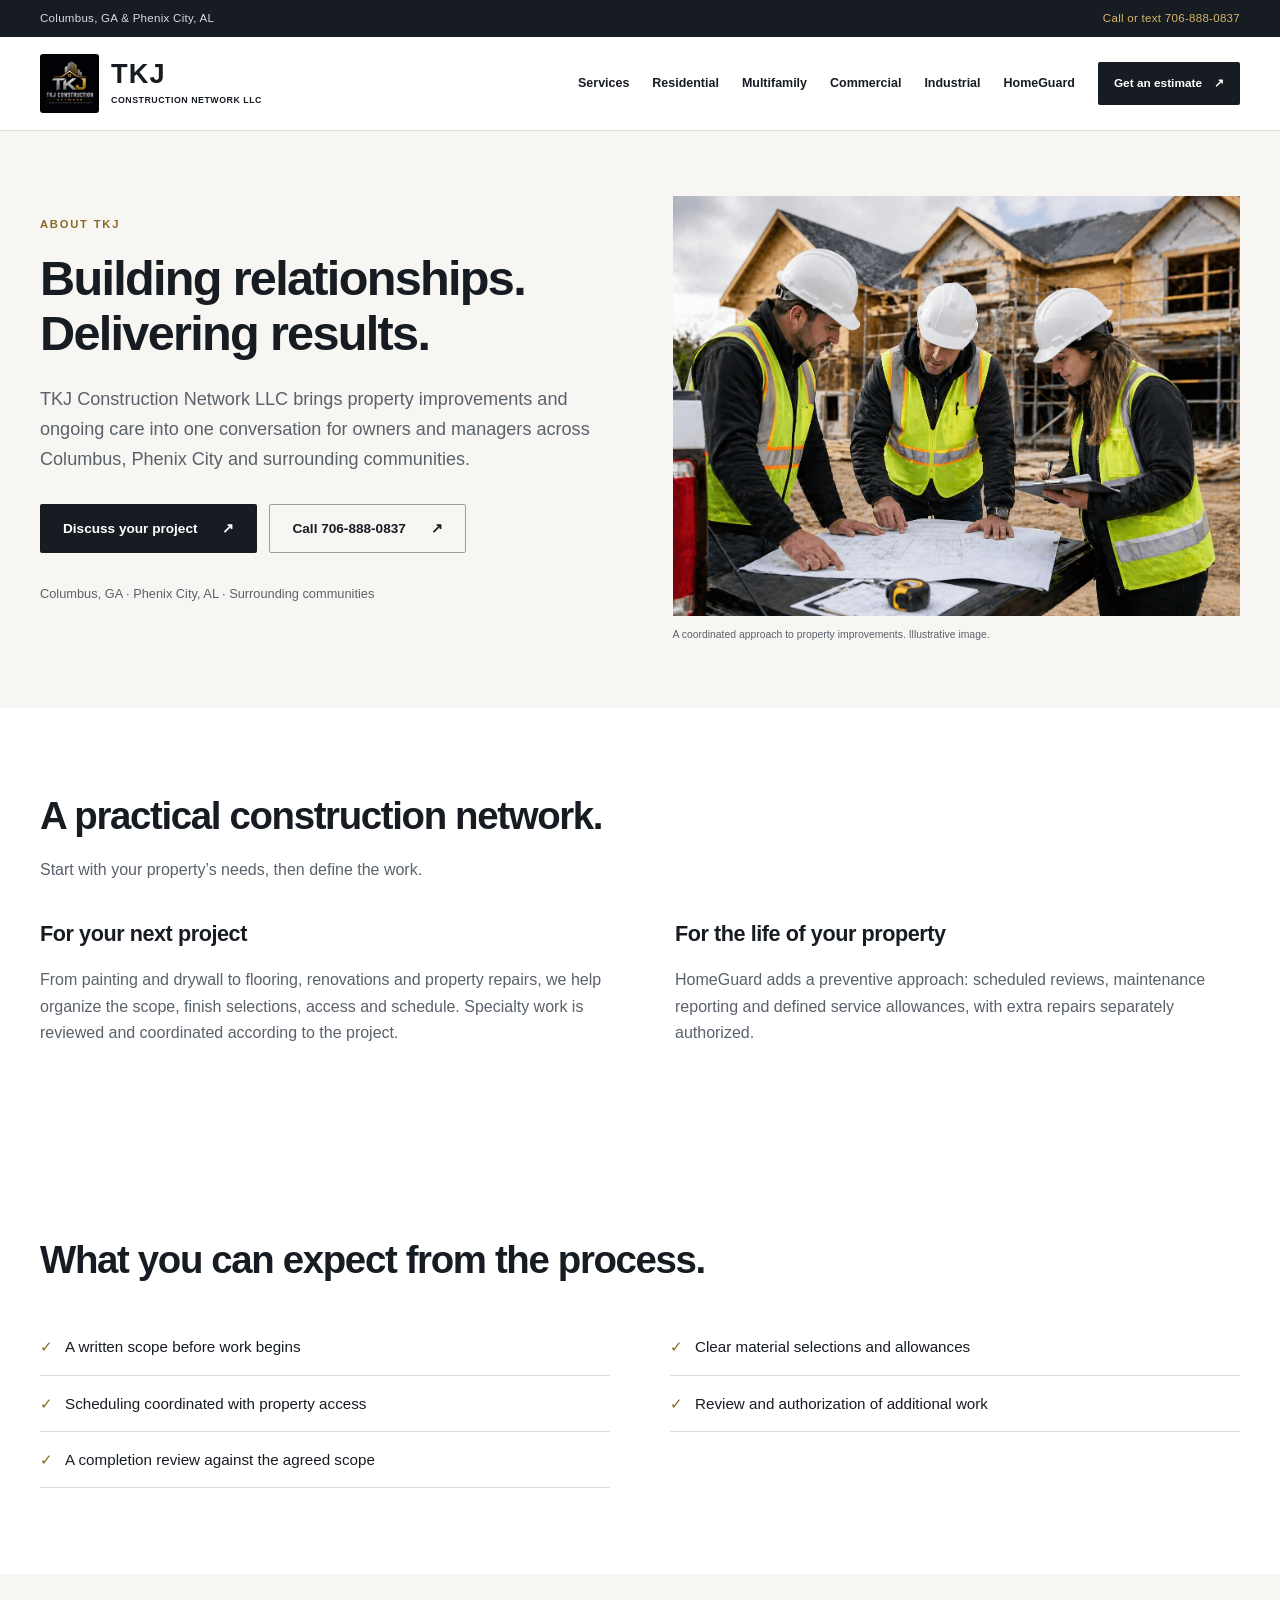
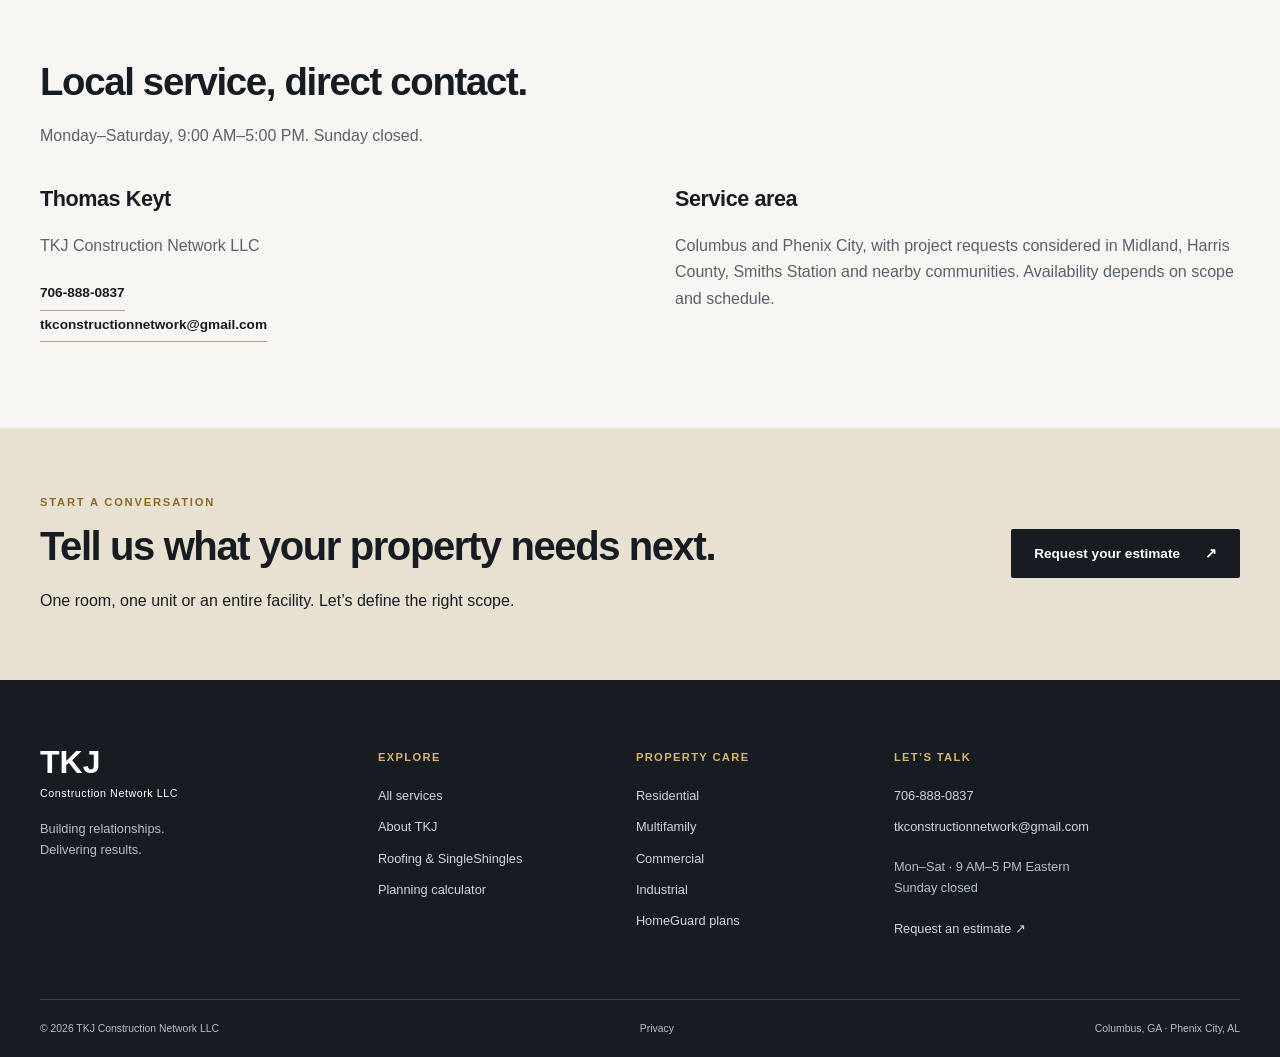
==== about.html @ 6b498e86 "Rebuild TKJ website with four property markets and dedicated HomeGuard plans Add responsive service " ====
<!doctype html>
<html lang="en"><head><meta charset="utf-8"><meta name="viewport" content="width=device-width, initial-scale=1"><title>About TKJ Construction Network LLC | Columbus GA &amp; Phenix City AL</title><meta name="description" content="Meet TKJ Construction Network LLC, serving homeowners, property managers, businesses and industrial properties in Columbus GA and Phenix City AL."><link rel="canonical" href="https://www.tkjconstructionnetwork.com/about"><meta name="theme-color" content="#171c22"><meta name="msvalidate.01" content="0230E984B5439D878F1755738416975E" /><meta property="og:type" content="website"><meta property="og:title" content="About TKJ Construction Network LLC | Columbus GA &amp; Phenix City AL"><meta property="og:description" content="Meet TKJ Construction Network LLC, serving homeowners, property managers, businesses and industrial properties in Columbus GA and Phenix City AL."><meta property="og:url" content="https://www.tkjconstructionnetwork.com/about"><meta property="og:image" content="https://www.tkjconstructionnetwork.com/assets/interior.webp"><meta name="twitter:card" content="summary_large_image"><link rel="icon" href="/assets/favicon.png"><link rel="manifest" href="/manifest.json"><link rel="stylesheet" href="/styles.css?v=20261105"><script type="application/ld+json">{"@context": "https://schema.org", "@type": "HomeAndConstructionBusiness", "@id": "https://www.tkjconstructionnetwork.com/#business", "name": "TKJ Construction Network LLC", "url": "https://www.tkjconstructionnetwork.com", "telephone": "+1-706-888-0837", "email": "tkconstructionnetwork@gmail.com", "logo": "https://www.tkjconstructionnetwork.com/assets/logo.png", "areaServed": ["Columbus, GA", "Phenix City, AL", "Midland, GA", "Harris County, GA", "Smiths Station, AL"], "openingHoursSpecification": [{"@type": "OpeningHoursSpecification", "dayOfWeek": ["Monday", "Tuesday", "Wednesday", "Thursday", "Friday", "Saturday"], "opens": "09:00", "closes": "17:00"}], "sameAs": ["https://www.yelp.com/biz/tkj-construction-network-columbus-2"]}</script><script src="/script.js?v=20261105" defer></script></head><body><a class="skip-link" href="#main">Skip to content</a><div class="topbar"><div class="container"><span>Columbus, GA &amp; Phenix City, AL</span><a href="tel:+17068880837">Call or text 706-888-0837</a></div></div><header class="site-header"><div class="container header-inner"><a class="brand" href="/" aria-label="TKJ Construction Network home"><img src="/assets/logo.png" width="64" height="64" alt=""><span><strong>TKJ</strong><small>CONSTRUCTION NETWORK LLC</small></span></a><button class="menu-toggle" aria-expanded="false" aria-controls="main-nav">Menu <span aria-hidden="true">☰</span></button><nav id="main-nav" aria-label="Main navigation"><a href="/services" >Services</a><a href="/residential" >Residential</a><a href="/multifamily" >Multifamily</a><a href="/commercial" >Commercial</a><a href="/industrial" >Industrial</a><a href="/homeguard" >HomeGuard</a><a class="button nav-cta" href="/contact">Get an estimate<span aria-hidden="true">↗</span></a></nav></div></header><main id="main"><section class="page-hero"><div class="container split"><div><p class="eyebrow">About TKJ</p><h1>Building relationships.<br>Delivering results.</h1><p class="lede">TKJ Construction Network LLC brings property improvements and ongoing care into one conversation for owners and managers across Columbus, Phenix City and surrounding communities.</p><div class="actions"><a class="button primary" href="/contact">Discuss your project<span aria-hidden="true">↗</span></a><a class="button outline" href="tel:+17068880837">Call 706-888-0837<span aria-hidden="true">↗</span></a></div><p class="small">Columbus, GA · Phenix City, AL · Surrounding communities</p></div><figure class="hero-image"><img class="" src="/assets/construction-team.webp" alt="A coordinated approach to property improvements." width="1536" height="1024" loading="eager" decoding="async"><figcaption>A coordinated approach to property improvements. Illustrative image.</figcaption></figure></div></section><section class="section "><div class="container"><div class="section-intro"><h2>A practical construction network.</h2><p>Start with your property’s needs, then define the work.</p></div><div class="two-column"><div><h3>For your next project</h3><p>From painting and drywall to flooring, renovations and property repairs, we help organize the scope, finish selections, access and schedule. Specialty work is reviewed and coordinated according to the project.</p></div><div><h3>For the life of your property</h3><p>HomeGuard adds a preventive approach: scheduled reviews, maintenance reporting and defined service allowances, with extra repairs separately authorized.</p></div></div></div></section><section class="section "><div class="container"><div class="section-intro"><h2>What you can expect from the process.</h2></div><ul class="check-list"><li>A written scope before work begins</li><li>Clear material selections and allowances</li><li>Scheduling coordinated with property access</li><li>Review and authorization of additional work</li><li>A completion review against the agreed scope</li></ul></div></section><section class="section cream"><div class="container"><div class="section-intro"><h2>Local service, direct contact.</h2><p>Monday–Saturday, 9:00 AM–5:00 PM. Sunday closed.</p></div><div class="two-column"><div><h3>Thomas Keyt</h3><p>TKJ Construction Network LLC</p><a class="text-link" href="tel:+17068880837">706-888-0837</a><br><a class="text-link" href="mailto:tkconstructionnetwork@gmail.com">tkconstructionnetwork@gmail.com</a></div><div><h3>Service area</h3><p>Columbus and Phenix City, with project requests considered in Midland, Harris County, Smiths Station and nearby communities. Availability depends on scope and schedule.</p></div></div></div></section><section class="cta-band" id="contact"><div class="container"><div><p class="eyebrow">Start a conversation</p><h2>Tell us what your property needs next.</h2><p>One room, one unit or an entire facility. Let’s define the right scope.</p></div><a class="button light" href="/contact">Request your estimate<span aria-hidden="true">↗</span></a></div></section></main><footer class="site-footer"><div class="container"><div class="footer-top"><div><a class="footer-brand" href="/">TKJ<span>Construction Network LLC</span></a><p>Building relationships.<br>Delivering results.</p></div><div><h2>Explore</h2><a href="/services">All services</a><a href="/about">About TKJ</a><a href="/roofing">Roofing &amp; SingleShingles</a><a href="/estimate-calculator">Planning calculator</a></div><div><h2>Property care</h2><a href="/residential">Residential</a><a href="/multifamily">Multifamily</a><a href="/commercial">Commercial</a><a href="/industrial">Industrial</a><a href="/homeguard">HomeGuard plans</a></div><div><h2>Let’s talk</h2><a href="tel:+17068880837">706-888-0837</a><a href="mailto:tkconstructionnetwork@gmail.com">tkconstructionnetwork@gmail.com</a><p>Mon–Sat · 9 AM–5 PM Eastern<br>Sunday closed</p><a href="/contact">Request an estimate ↗</a></div></div><div class="footer-bottom"><span>© 2026 TKJ Construction Network LLC</span><a href="/privacy">Privacy</a><span>Columbus, GA · Phenix City, AL</span></div></div></footer><div class="mobile-actions"><a href="tel:+17068880837">Call TKJ</a><a href="/contact">Get an estimate ↗</a></div></body></html>
---- styles.css ----
:root{--ink:#171c22;--muted:#59616b;--cream:#f7f6f2;--gold:#d8b568;--line:#dcdedc;--navy:#202c38;--white:#fff;--max:1240px}*{box-sizing:border-box}html{scroll-behavior:smooth;scroll-padding-top:115px}body{margin:0;color:var(--ink);background:#fff;font-family:Arial,Helvetica,sans-serif;line-height:1.65;-webkit-font-smoothing:antialiased}a{color:inherit;text-decoration:none}a:hover{text-decoration:underline;text-underline-offset:5px}button,input,select,textarea{font:inherit}button,a,input,select,textarea,summary{touch-action:manipulation}button{cursor:pointer}img{display:block;width:100%;height:auto;object-fit:cover}figure{margin:0}h1,h2,h3,h4,p{margin-top:0}h1,h2,h3,h4{line-height:1.12;letter-spacing:-.035em}h1{font-size:clamp(2.6rem,4.7vw,4.5rem);font-weight:750;margin-bottom:25px}h2{font-size:clamp(2rem,3vw,2.9rem);font-weight:700;margin-bottom:20px}h3{font-size:1.35rem;letter-spacing:-.02em}h4{font-size:1.25rem}p{margin-bottom:20px}em{font-style:normal;color:#a27a30}.container{width:min(var(--max),calc(100% - 80px));margin-inline:auto}.narrow{max-width:840px}.section{padding:86px 0}.cream{background:var(--cream)}.eyebrow{font-size:.7rem;letter-spacing:.16em;text-transform:uppercase;font-weight:700;margin-bottom:18px;color:#8c6824}.lede{font-size:1.13rem;line-height:1.65;color:var(--muted);max-width:640px}.small,.fineprint,figcaption{font-size:.8rem;line-height:1.65;color:var(--muted)}.fineprint{margin-top:26px}.topbar{background:var(--ink);color:#d9dce0;font-size:.72rem;padding:9px 0;letter-spacing:.025em}.topbar .container{display:flex;justify-content:space-between}.topbar a{color:var(--gold)}.site-header{position:sticky;top:0;z-index:50;background:rgba(255,255,255,.98);border-bottom:1px solid var(--line)}.header-inner{display:flex;align-items:center;justify-content:space-between;gap:30px;min-height:93px}.brand{display:flex;align-items:center;gap:12px;flex-shrink:0}.brand:hover{text-decoration:none}.brand img{width:59px;height:59px;border-radius:3px}.brand strong{display:block;font-size:1.7rem;line-height:1;letter-spacing:.04em}.brand small{display:block;font-size:.55rem;font-weight:700;letter-spacing:.06em;margin-top:6px}.site-header nav{display:flex;align-items:center;gap:23px}.site-header nav>a:not(.button){font-size:.78rem;font-weight:600}.site-header nav>[aria-current=page]{color:#8c6824;text-decoration:underline;text-underline-offset:7px}.button{display:inline-flex;justify-content:space-between;align-items:center;gap:25px;padding:14px 22px;font-size:.85rem;line-height:1.4;font-weight:700;border:1px solid transparent;border-radius:2px;transition:background .18s,transform .18s}.button:hover{text-decoration:none;transform:translateY(-1px)}.primary,.nav-cta{background:var(--ink);color:white}.primary:hover,.nav-cta:hover{background:#35414d}.outline{border-color:#9a9fa3;background:transparent;color:var(--ink)}.outline:hover{background:#eeeae2}.light{background:var(--gold);color:var(--ink)}.light:hover{background:#e8c989}.outline-white{color:white;border-color:#77818b}.outline-white:hover{background:#34414d}.nav-cta{padding:12px 15px;font-size:.74rem;gap:12px}.actions{display:flex;flex-wrap:wrap;gap:12px;margin:30px 0}.menu-toggle{display:none}.skip-link{position:fixed;top:-100px;left:20px;z-index:100;background:white;padding:10px;border:2px solid #333}.skip-link:focus{top:10px}:focus-visible{outline:3px solid #987126;outline-offset:4px}.home-hero{padding:55px 0 65px;background:var(--cream);overflow:hidden}.hero-layout{display:grid;grid-template-columns:1.03fr 1fr;align-items:center;gap:45px}.hero-copy{padding:25px 0}.hero-copy h1{font-size:clamp(2.5rem,4.1vw,4rem);line-height:1.08}.hero-copy .lede{max-width:510px;font-size:1rem}.home-visual{position:relative;padding-bottom:40px}.home-visual>img{height:510px;border-radius:2px;object-position:55% center}.home-visual figcaption{font-size:.66rem;padding:8px 0}.image-note{position:absolute;right:-1px;bottom:24px;background:var(--ink);color:white;padding:20px 35px;border-left:3px solid var(--gold)}.image-note span{display:block;letter-spacing:.13em;font-size:.59rem;color:#cfd2d6}.image-note strong{font-size:1.4rem;letter-spacing:-.025em}.hero-location{font-size:.74rem;display:flex;align-items:center;gap:10px;margin-top:30px}.location-dot{width:7px;height:7px;border-radius:50%;background:#a27a30}.service-ribbon{border-bottom:1px solid var(--line);background:white}.service-ribbon .container{display:grid;grid-template-columns:repeat(4,1fr);text-align:center}.service-ribbon span{padding:22px 8px;font-size:.78rem;font-weight:600;letter-spacing:.04em;border-right:1px solid var(--line)}.service-ribbon span:last-child{border:0}.section-intro{max-width:770px;margin-bottom:38px}.section-intro>p{color:var(--muted);font-size:1rem}.market-grid{display:grid;grid-template-columns:repeat(4,1fr);border-top:1px solid #b7bbb9;border-bottom:1px solid #b7bbb9}.market-card{padding:30px 23px 30px 0;display:flex;flex-direction:column;border-right:1px solid #d3d5d2}.market-card:not(:first-child){padding-left:23px}.market-card:last-child{border-right:0}.market-card:hover{text-decoration:none}.market-number{font-size:.75rem;color:#8c6824;margin-bottom:38px}.market-card h3{font-size:1.5rem}.market-card p{font-size:.9rem;color:var(--muted)}.text-link{font-size:.85rem;font-weight:700;display:inline-block;border-bottom:1px solid #b5a27c;padding-bottom:5px}.market-card .text-link{margin-top:auto;border:0}.service-editorial{display:grid;grid-template-columns:1fr 1fr;gap:65px;align-items:center}.service-editorial>img{height:480px}.service-links{margin-bottom:30px}.service-links a{display:flex;align-items:center;border-bottom:1px solid var(--line);padding:22px 0;gap:20px}.service-links a:hover{text-decoration:none;color:#8c6824}.service-links a>span:first-child{font-size:.65rem;color:#8c6824}.service-links h3{font-size:1.3rem;margin:0;flex:1}.homeguard-feature{background:var(--navy);color:white}.homeguard-feature .lede{color:#d0d5da}.homeguard-feature .eyebrow{color:var(--gold)}.homeguard-feature h2{font-size:clamp(2.1rem,3.2vw,3.2rem)}.split{display:grid;grid-template-columns:1fr 1fr;gap:65px;align-items:center}.guard-mark{display:flex;align-items:center;flex-direction:column}.guard-mark svg{height:245px;width:230px;fill:none;stroke:var(--gold);stroke-width:2}.guard-mark .tick{stroke-width:7;stroke-linecap:round;stroke-linejoin:round}.guard-mark>span{font-size:.77rem;letter-spacing:.22em;color:var(--gold);margin-top:24px}.process{display:grid;grid-template-columns:repeat(4,1fr);list-style:none;padding:0;margin:0;gap:40px}.step{display:block;color:#8c6824;border-top:1px solid #aaa99f;padding-top:18px;font-size:.75rem;margin-bottom:25px}.process h3{font-size:1.15rem}.process p,.three-column p{font-size:.9rem;color:var(--muted)}.two-column{display:grid;grid-template-columns:1fr 1fr;gap:70px}.two-column p{color:var(--muted)}.quote-panel,.note-box{padding:30px;background:var(--cream);border:1px solid var(--line)}.quote-panel h3{font-size:1.5rem}.cta-band{padding:65px 0;background:#e8e0d1}.cta-band .container{display:flex;align-items:center;justify-content:space-between;gap:50px}.cta-band h2{font-size:2.5rem;max-width:700px}.cta-band p{margin-bottom:0}.cta-band .eyebrow{margin-bottom:12px}.cta-band .button{flex-shrink:0;background:var(--ink);color:white}.site-footer{background:var(--ink);color:#d2d6d9;padding:65px 0 20px}.footer-top{display:grid;grid-template-columns:1.1fr .8fr .8fr 1.3fr;gap:45px}.footer-top h2{font-size:.7rem;text-transform:uppercase;letter-spacing:.12em;color:var(--gold);margin:6px 0 22px}.footer-top a{display:block;font-size:.8rem;margin-bottom:10px;overflow-wrap:anywhere}.footer-top p{font-size:.8rem;color:#b7bec4;margin-top:18px}.footer-top .footer-brand{font-size:2rem;line-height:1.1;font-weight:700;color:white}.footer-brand span{display:block;font-size:.67rem;letter-spacing:.05em;font-weight:400;margin-top:8px}.footer-bottom{display:flex;gap:30px;justify-content:space-between;font-size:.65rem;color:#b7bec4;border-top:1px solid #394149;margin-top:50px;padding-top:20px}.mobile-actions{display:none}.page-hero{background:var(--cream);padding:65px 0}.page-hero h1{font-size:clamp(2.4rem,3.8vw,3.7rem)}.page-hero .hero-image img{height:420px}.hero-image figcaption{font-size:.65rem;padding-top:10px}.check-list{list-style:none;padding:0;margin:0}.check-list li{position:relative;padding:15px 0 15px 25px;border-bottom:1px solid #d9dcd8;font-size:.95rem}.check-list li:before{content:'✓';position:absolute;left:0;color:#8c6824}.section>.container>.check-list{display:grid;grid-template-columns:1fr 1fr;column-gap:60px}.three-column{display:grid;grid-template-columns:repeat(3,1fr);gap:50px}.service-grid{display:grid;grid-template-columns:repeat(2,1fr);gap:50px 40px}.service-block{scroll-margin-top:125px}.service-block img{height:270px}.service-block>div{padding-top:25px}.service-block h2{font-size:1.7rem}.service-block p{color:var(--muted)}.faq{border-top:1px solid var(--line)}details{border-bottom:1px solid var(--line)}summary{cursor:pointer;display:flex;justify-content:space-between;gap:20px;list-style:none;font-size:1rem;font-weight:600;padding:23px 0}summary::-webkit-details-marker{display:none}summary span{color:#8c6824;font-size:1.2rem;font-weight:400}details[open] summary span{transform:rotate(45deg)}details p{max-width:900px;color:var(--muted);padding-bottom:5px}.guard-hero{background:var(--navy);color:white;padding:70px 0 75px;text-align:center}.guard-hero .eyebrow{color:var(--gold)}.guard-hero h1{font-size:clamp(2.7rem,4.8vw,4.5rem)}.guard-hero em{color:var(--gold)}.guard-hero .lede{margin:0 auto;color:#d8dde2;max-width:650px}.guard-hero .actions{justify-content:center}.guard-hero .small{color:#c2cad2}.guard-symbol{font-size:3rem;line-height:1;color:var(--gold);margin-bottom:20px}.plan-nav{display:flex;gap:8px;flex-wrap:wrap;margin-bottom:45px}.plan-nav a{padding:11px 24px;border:1px solid #b8b8b2;border-radius:2px;font-size:.85rem;background:white}.plan-nav a:hover{background:var(--ink);color:white;text-decoration:none}.plan-section{scroll-margin-top:125px;margin-top:50px}.plan-heading{margin-bottom:30px}.plan-heading h3,.property-plan h3{font-size:1.8rem}.plan-grid{display:grid;grid-template-columns:repeat(3,1fr);gap:22px}.plan-card{background:white;border:1px solid #c8ccc6;padding:32px 25px;display:flex;flex-direction:column}.plan-card.featured{border-top:4px solid #a47d32;padding-top:29px}.plan-card h4{min-height:50px}.plan-card .eyebrow{color:#84611c;font-size:.66rem}.price{font-size:2.7rem;letter-spacing:-.04em;font-weight:700;line-height:1.2}.price span{font-size:.75rem;font-weight:400;color:var(--muted);letter-spacing:0;margin-left:6px}.plan-card .check-list{margin-bottom:30px}.plan-card .check-list li{font-size:.85rem}.plan-card .button{margin-top:auto;padding-inline:15px;font-size:.78rem}.property-plan{display:grid;grid-template-columns:1fr 1fr;gap:70px;border-top:1px solid #b9bfba;padding-top:45px}.property-plan .small{max-width:470px}.contact-layout{display:grid;grid-template-columns:.75fr 1.4fr;gap:75px;margin-top:50px}.contact-layout aside{padding:30px 25px;background:var(--cream);align-self:start;overflow-wrap:anywhere}.contact-layout aside h2{font-size:1.3rem;margin-top:24px}.contact-layout aside h3{font-size:1rem}.contact-call{font-size:1.5rem;font-weight:700;letter-spacing:-.03em}.contact-layout aside hr{border:0;border-top:1px solid var(--line);margin:30px 0}form h2{font-size:1.75rem}.form-grid{display:grid;grid-template-columns:1fr 1fr;gap:22px}label{display:block;font-size:.8rem;font-weight:700}label span{font-weight:400;color:var(--muted)}input,select,textarea{display:block;width:100%;padding:12px;border:1px solid #aeb5b8;border-radius:2px;color:var(--ink);background:white;margin-top:7px;min-width:0;font-size:.95rem}textarea{resize:vertical}.full{grid-column:1/-1}.consent{font-weight:400;display:block;margin:22px 0;line-height:1.6}.consent input{display:inline;width:auto;margin:0 7px 0 0;vertical-align:middle}.consent a{text-decoration:underline}.request-review{margin-top:30px;padding:25px;background:var(--cream);border:1px solid #ccc}.request-review pre{white-space:pre-wrap;font:inherit;font-size:.85rem;overflow-wrap:anywhere}.request-review h3{font-size:1.25rem}#budget-form{padding:35px}#budget-form label{margin-bottom:18px}#budget-form input{margin-bottom:24px}#budget-result{font-size:1.2rem;margin-top:20px}#budget-result p:last-child{font-size:.9rem;color:var(--muted)}.narrow>h2{font-size:1.6rem;margin-top:35px}[hidden]{display:none!important}
@media(min-width:1500px){.home-visual>img{height:560px}}
@media(max-width:1100px){.container{width:calc(100% - 48px)}.site-header nav{gap:14px}.brand small{font-size:.48rem}.brand img{width:48px;height:48px}.header-inner{gap:20px}.site-header nav>a:not(.button){font-size:.72rem}.hero-layout,.split{gap:32px}.home-visual>img{height:470px}.hero-copy h1{font-size:3.2rem}.footer-top{gap:25px}.service-editorial{gap:40px}}
@media(max-width:900px){.header-inner{min-height:80px}.menu-toggle{display:flex;align-items:center;gap:15px;background:none;border:1px solid #c3c7c7;padding:9px 12px;font-size:.8rem}.site-header nav{display:flex;flex-direction:column;align-items:stretch;position:absolute;top:80px;left:0;right:0;padding:20px 24px 24px;background:white;border-bottom:1px solid var(--line);gap:0}.site-header nav[hidden]{display:none!important}.site-header nav>a:not(.button){font-size:.95rem;padding:12px 0}.site-header nav .button{margin-top:12px}.hero-copy h1{font-size:2.7rem}.hero-layout{gap:25px}.home-visual>img{height:460px}.market-grid{grid-template-columns:repeat(2,1fr)}.market-card:nth-child(2){border-right:0}.market-card:nth-child(n+3){border-top:1px solid #d3d5d2}.market-card:nth-child(3){padding-left:0}.market-card{min-height:275px}.market-number{margin-bottom:25px}.process{gap:25px;grid-template-columns:repeat(2,1fr)}.contact-layout{gap:35px;grid-template-columns:.8fr 1.2fr}.form-grid{grid-template-columns:1fr}.full{grid-column:auto}.plan-grid{gap:12px}.plan-card{padding:24px 18px}.plan-card h4{font-size:1.1rem}.plan-card .button{font-size:.7rem;gap:8px}.plan-card .price{font-size:2.2rem}.footer-top{grid-template-columns:1fr 1fr;gap:40px}.cta-band h2{font-size:2rem}.contact-call{font-size:1.25rem}}
@media(max-width:650px){.container{width:calc(100% - 40px)}.topbar{font-size:.61rem;padding:8px 0}.header-inner{min-height:75px}.brand img{width:45px;height:45px}.brand strong{font-size:1.4rem}.brand small{font-size:.45rem}.site-header nav{top:75px}.home-hero{padding:24px 0 30px}.hero-layout,.split,.service-editorial,.two-column,.property-plan,.contact-layout{grid-template-columns:1fr}.hero-copy{padding:15px 0 0}.hero-copy h1{font-size:2.8rem;margin-bottom:23px}.eyebrow{font-size:.65rem}.hero-copy .lede{font-size:1rem}.hero-copy .actions{margin-top:25px}.button{font-size:.8rem;padding:13px 18px;gap:18px}.hero-location{font-size:.68rem;margin-top:24px}.home-visual{padding-bottom:24px}.home-visual>img{height:310px}.image-note{padding:13px 22px;bottom:17px}.image-note strong{font-size:1.2rem}.home-visual figcaption{font-size:.6rem;padding-right:160px}.service-ribbon .container{width:100%;grid-template-columns:repeat(2,1fr)}.service-ribbon span{font-size:.73rem;padding:13px 6px}.service-ribbon span:nth-child(-n+2){border-bottom:1px solid var(--line)}.service-ribbon span:nth-child(2){border-right:0}.section{padding:55px 0}h2{font-size:2rem}.section-intro{margin-bottom:28px}.market-card{padding:22px 16px 25px 0;min-height:310px}.market-card:not(:first-child){padding-left:16px}.market-card:nth-child(3){padding-left:0}.market-card h3{font-size:1.25rem}.market-card p{font-size:.8rem}.market-card .text-link{font-size:.72rem}.service-editorial{gap:25px}.service-editorial>img{height:300px}.service-links a{padding:18px 0;gap:15px}.service-links h3{font-size:1.15rem}.guard-mark{display:none}.homeguard-feature h2{font-size:2.2rem}.homeguard-feature .lede{font-size:1rem}.process{gap:25px 24px}.process h3{font-size:1rem}.process p{font-size:.8rem}.step{margin-bottom:20px}.two-column{gap:30px}.quote-panel,.note-box{padding:24px}.cta-band{padding:40px 0}.cta-band .container{display:block}.cta-band h2{font-size:2rem}.cta-band .button{margin-top:25px}.footer-top{gap:30px 20px}.footer-top>div:first-child,.footer-top>div:last-child{grid-column:1/-1}.footer-bottom{flex-wrap:wrap;gap:12px 25px;margin-top:30px;padding-bottom:65px}.site-footer{padding-top:45px}.mobile-actions{display:grid;grid-template-columns:1fr 1fr;position:fixed;bottom:0;left:0;right:0;z-index:60;border-top:1px solid #c2b18f}.mobile-actions a{padding:13px 8px;background:white;text-align:center;font-size:.8rem;font-weight:700}.mobile-actions a:last-child{background:var(--ink);color:white}.page-hero{padding:40px 0}.page-hero h1{font-size:2.7rem}.page-hero .hero-image img{height:290px}.page-hero .split{gap:20px}.section>.container>.check-list{grid-template-columns:1fr}.three-column{grid-template-columns:1fr;gap:25px}.three-column .step{margin-bottom:15px}.service-grid{grid-template-columns:1fr;gap:35px}.service-block img{height:240px}.service-block h2{font-size:1.55rem}.guard-hero{padding:45px 0}.guard-hero h1{font-size:2.7rem}.guard-hero .lede{font-size:1rem}.plan-nav{gap:8px;display:grid;grid-template-columns:1fr 1fr}.plan-nav a{font-size:.8rem;text-align:center;padding:10px}.plan-grid{grid-template-columns:1fr;gap:20px}.plan-card{padding:27px}.plan-card.featured{padding-top:24px}.plan-card h4{min-height:0;font-size:1.4rem}.plan-card .price{font-size:2.8rem}.plan-card .button{font-size:.85rem}.plan-section{margin-top:38px}.property-plan{gap:12px;padding-top:35px}.property-plan h3{font-size:1.7rem}.contact-layout{gap:35px}.contact-layout aside{padding:25px}.contact-call{font-size:1.7rem}.contact-layout aside h2{margin-top:30px}.form-grid{gap:18px}.request-review{padding:20px}.request-review .actions{display:grid}.price{font-size:2.6rem}summary{font-size:.9rem}.section-intro>p{font-size:.95rem}#budget-form{padding:25px}}
@media(prefers-reduced-motion:reduce){html{scroll-behavior:auto}*{transition:none!important}}
@media print{.site-header,.topbar,.mobile-actions,.site-footer,.actions,.button{display:none!important}.container{width:100%;max-width:none}.section{padding:20px 0}.home-hero,.page-hero{padding:20px 0}.hero-layout,.split{display:block}.home-visual,.hero-image{display:none}.plan-card,.property-plan{break-inside:avoid}body{font-size:11pt}.homeguard-feature,.guard-hero{background:white;color:#111}.homeguard-feature .lede,.guard-hero .lede{color:#222}h1{font-size:28pt}h2{font-size:22pt}}
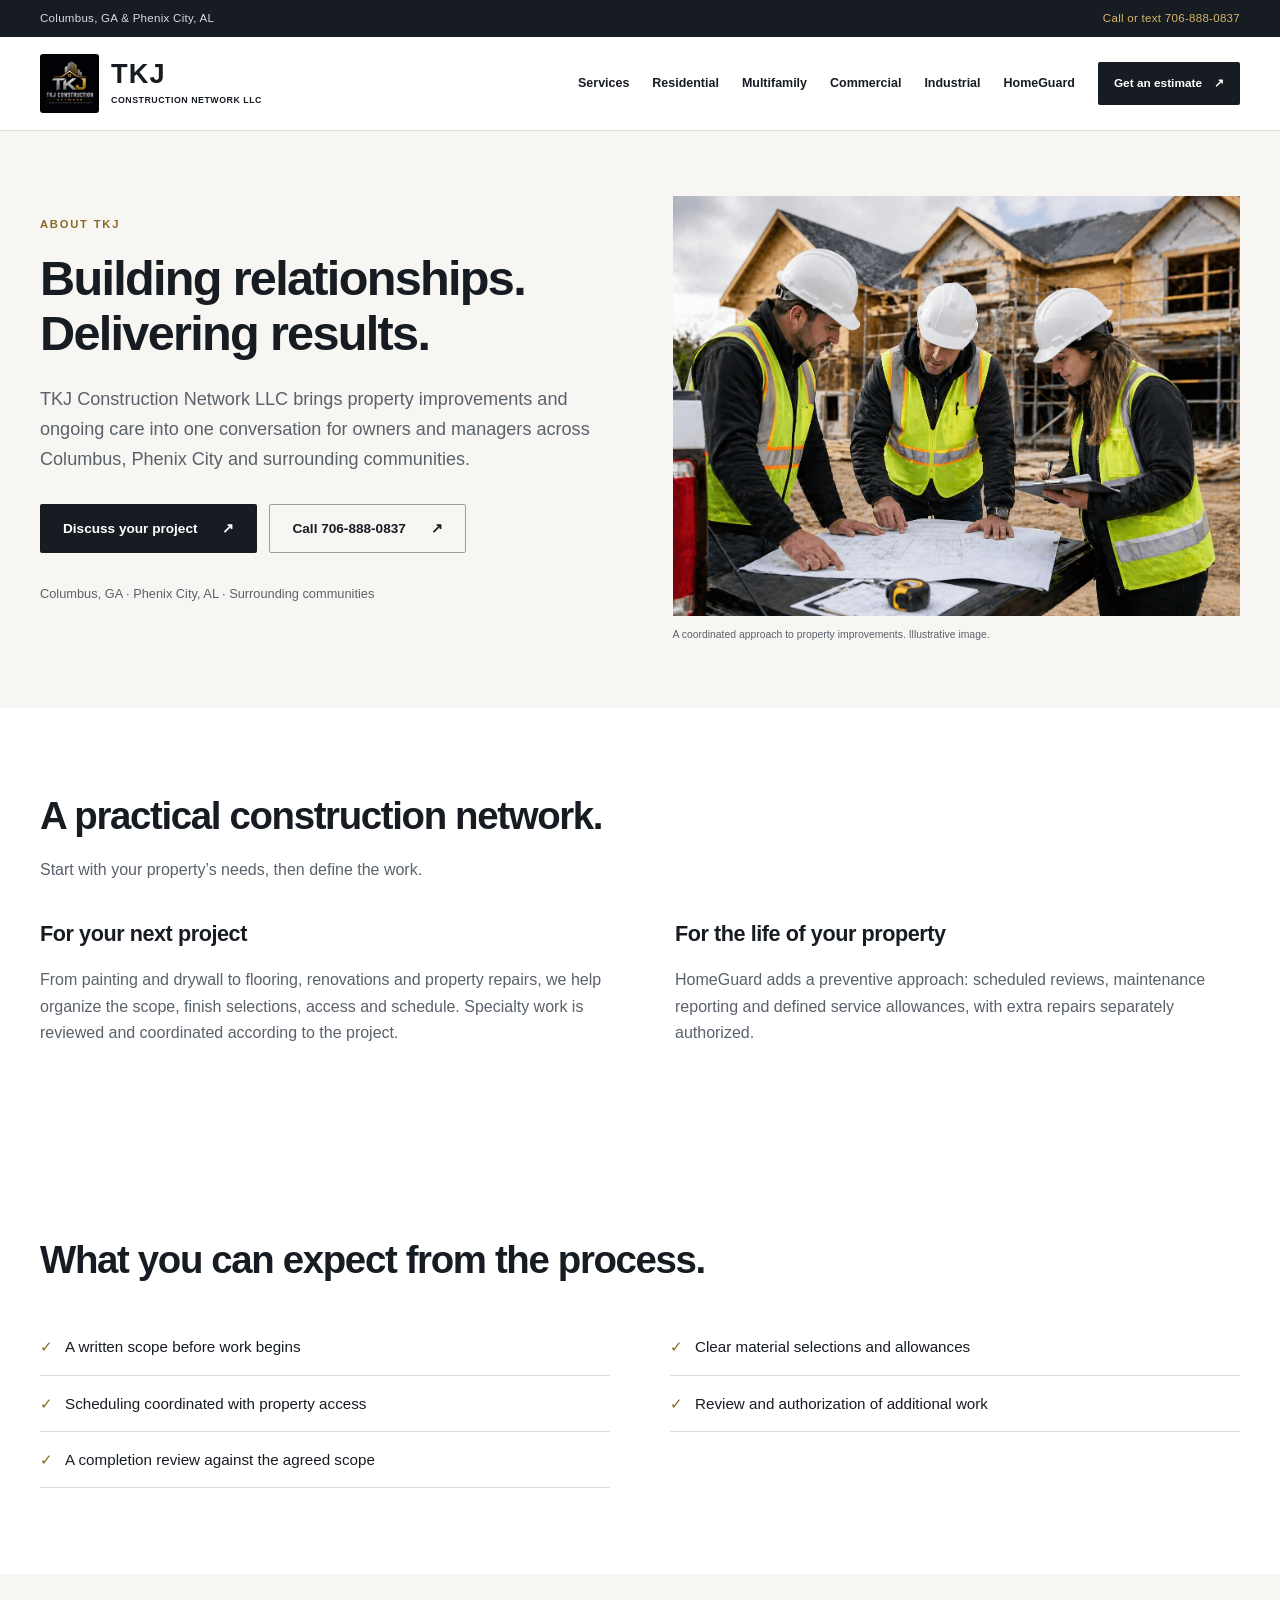
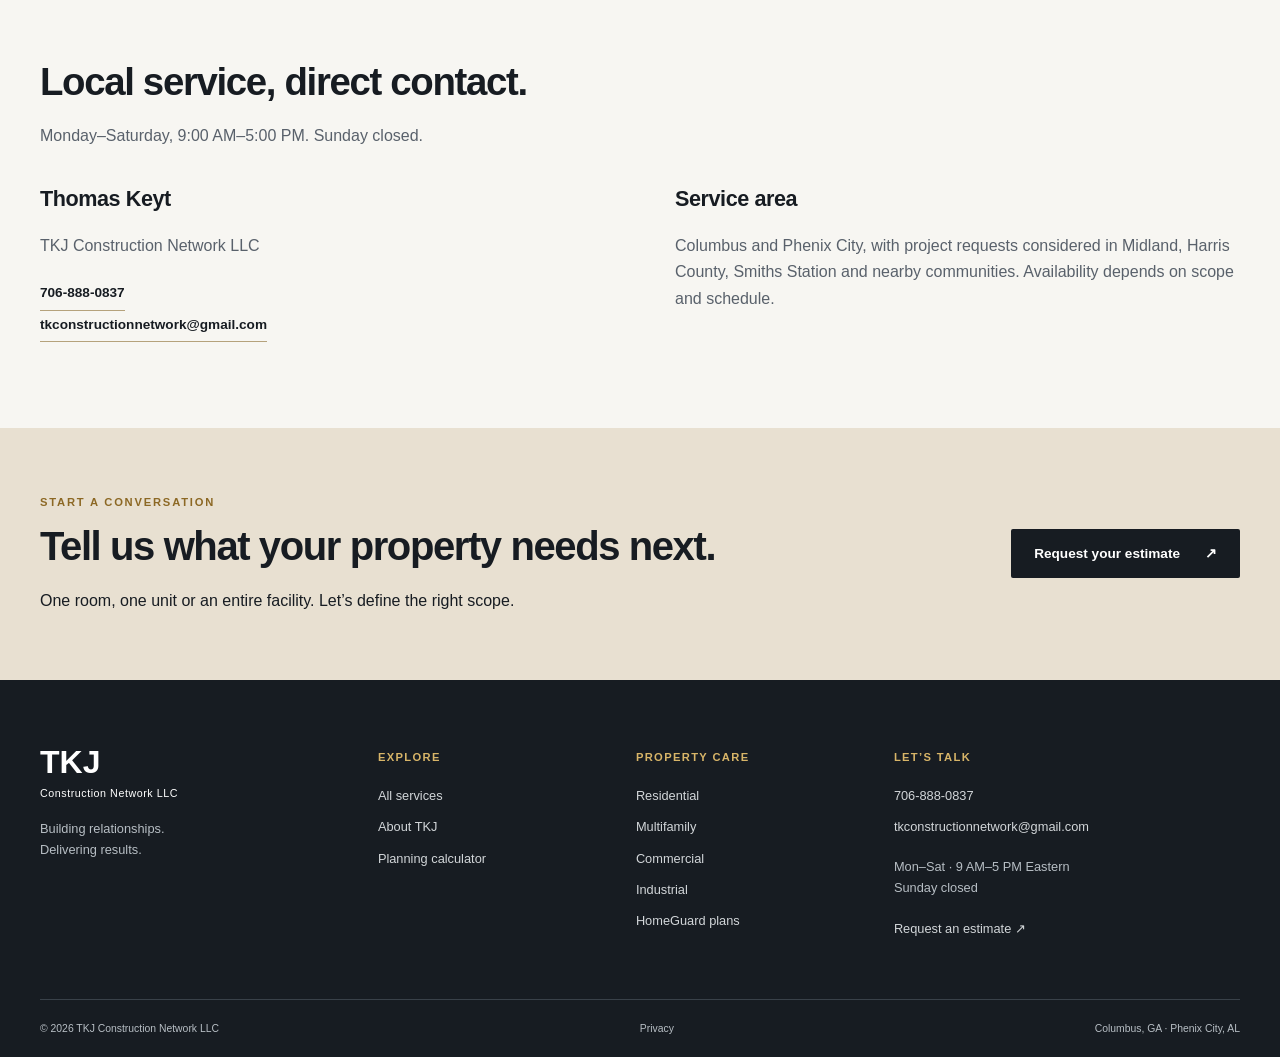
==== commit 322a0386: "Remove roofing services, offers, imagery and inquiry options from TKJ website Remove SingleShingles " ====
--- a/about.html
+++ b/about.html
@@ -1,2 +1,2 @@
 <!doctype html>
-<html lang="en"><head><meta charset="utf-8"><meta name="viewport" content="width=device-width, initial-scale=1"><title>About TKJ Construction Network LLC | Columbus GA &amp; Phenix City AL</title><meta name="description" content="Meet TKJ Construction Network LLC, serving homeowners, property managers, businesses and industrial properties in Columbus GA and Phenix City AL."><link rel="canonical" href="https://www.tkjconstructionnetwork.com/about"><meta name="theme-color" content="#171c22"><meta name="msvalidate.01" content="0230E984B5439D878F1755738416975E" /><meta property="og:type" content="website"><meta property="og:title" content="About TKJ Construction Network LLC | Columbus GA &amp; Phenix City AL"><meta property="og:description" content="Meet TKJ Construction Network LLC, serving homeowners, property managers, businesses and industrial properties in Columbus GA and Phenix City AL."><meta property="og:url" content="https://www.tkjconstructionnetwork.com/about"><meta property="og:image" content="https://www.tkjconstructionnetwork.com/assets/interior.webp"><meta name="twitter:card" content="summary_large_image"><link rel="icon" href="/assets/favicon.png"><link rel="manifest" href="/manifest.json"><link rel="stylesheet" href="/styles.css?v=20261105"><script type="application/ld+json">{"@context": "https://schema.org", "@type": "HomeAndConstructionBusiness", "@id": "https://www.tkjconstructionnetwork.com/#business", "name": "TKJ Construction Network LLC", "url": "https://www.tkjconstructionnetwork.com", "telephone": "+1-706-888-0837", "email": "tkconstructionnetwork@gmail.com", "logo": "https://www.tkjconstructionnetwork.com/assets/logo.png", "areaServed": ["Columbus, GA", "Phenix City, AL", "Midland, GA", "Harris County, GA", "Smiths Station, AL"], "openingHoursSpecification": [{"@type": "OpeningHoursSpecification", "dayOfWeek": ["Monday", "Tuesday", "Wednesday", "Thursday", "Friday", "Saturday"], "opens": "09:00", "closes": "17:00"}], "sameAs": ["https://www.yelp.com/biz/tkj-construction-network-columbus-2"]}</script><script src="/script.js?v=20261105" defer></script></head><body><a class="skip-link" href="#main">Skip to content</a><div class="topbar"><div class="container"><span>Columbus, GA &amp; Phenix City, AL</span><a href="tel:+17068880837">Call or text 706-888-0837</a></div></div><header class="site-header"><div class="container header-inner"><a class="brand" href="/" aria-label="TKJ Construction Network home"><img src="/assets/logo.png" width="64" height="64" alt=""><span><strong>TKJ</strong><small>CONSTRUCTION NETWORK LLC</small></span></a><button class="menu-toggle" aria-expanded="false" aria-controls="main-nav">Menu <span aria-hidden="true">☰</span></button><nav id="main-nav" aria-label="Main navigation"><a href="/services" >Services</a><a href="/residential" >Residential</a><a href="/multifamily" >Multifamily</a><a href="/commercial" >Commercial</a><a href="/industrial" >Industrial</a><a href="/homeguard" >HomeGuard</a><a class="button nav-cta" href="/contact">Get an estimate<span aria-hidden="true">↗</span></a></nav></div></header><main id="main"><section class="page-hero"><div class="container split"><div><p class="eyebrow">About TKJ</p><h1>Building relationships.<br>Delivering results.</h1><p class="lede">TKJ Construction Network LLC brings property improvements and ongoing care into one conversation for owners and managers across Columbus, Phenix City and surrounding communities.</p><div class="actions"><a class="button primary" href="/contact">Discuss your project<span aria-hidden="true">↗</span></a><a class="button outline" href="tel:+17068880837">Call 706-888-0837<span aria-hidden="true">↗</span></a></div><p class="small">Columbus, GA · Phenix City, AL · Surrounding communities</p></div><figure class="hero-image"><img class="" src="/assets/construction-team.webp" alt="A coordinated approach to property improvements." width="1536" height="1024" loading="eager" decoding="async"><figcaption>A coordinated approach to property improvements. Illustrative image.</figcaption></figure></div></section><section class="section "><div class="container"><div class="section-intro"><h2>A practical construction network.</h2><p>Start with your property’s needs, then define the work.</p></div><div class="two-column"><div><h3>For your next project</h3><p>From painting and drywall to flooring, renovations and property repairs, we help organize the scope, finish selections, access and schedule. Specialty work is reviewed and coordinated according to the project.</p></div><div><h3>For the life of your property</h3><p>HomeGuard adds a preventive approach: scheduled reviews, maintenance reporting and defined service allowances, with extra repairs separately authorized.</p></div></div></div></section><section class="section "><div class="container"><div class="section-intro"><h2>What you can expect from the process.</h2></div><ul class="check-list"><li>A written scope before work begins</li><li>Clear material selections and allowances</li><li>Scheduling coordinated with property access</li><li>Review and authorization of additional work</li><li>A completion review against the agreed scope</li></ul></div></section><section class="section cream"><div class="container"><div class="section-intro"><h2>Local service, direct contact.</h2><p>Monday–Saturday, 9:00 AM–5:00 PM. Sunday closed.</p></div><div class="two-column"><div><h3>Thomas Keyt</h3><p>TKJ Construction Network LLC</p><a class="text-link" href="tel:+17068880837">706-888-0837</a><br><a class="text-link" href="mailto:tkconstructionnetwork@gmail.com">tkconstructionnetwork@gmail.com</a></div><div><h3>Service area</h3><p>Columbus and Phenix City, with project requests considered in Midland, Harris County, Smiths Station and nearby communities. Availability depends on scope and schedule.</p></div></div></div></section><section class="cta-band" id="contact"><div class="container"><div><p class="eyebrow">Start a conversation</p><h2>Tell us what your property needs next.</h2><p>One room, one unit or an entire facility. Let’s define the right scope.</p></div><a class="button light" href="/contact">Request your estimate<span aria-hidden="true">↗</span></a></div></section></main><footer class="site-footer"><div class="container"><div class="footer-top"><div><a class="footer-brand" href="/">TKJ<span>Construction Network LLC</span></a><p>Building relationships.<br>Delivering results.</p></div><div><h2>Explore</h2><a href="/services">All services</a><a href="/about">About TKJ</a><a href="/roofing">Roofing &amp; SingleShingles</a><a href="/estimate-calculator">Planning calculator</a></div><div><h2>Property care</h2><a href="/residential">Residential</a><a href="/multifamily">Multifamily</a><a href="/commercial">Commercial</a><a href="/industrial">Industrial</a><a href="/homeguard">HomeGuard plans</a></div><div><h2>Let’s talk</h2><a href="tel:+17068880837">706-888-0837</a><a href="mailto:tkconstructionnetwork@gmail.com">tkconstructionnetwork@gmail.com</a><p>Mon–Sat · 9 AM–5 PM Eastern<br>Sunday closed</p><a href="/contact">Request an estimate ↗</a></div></div><div class="footer-bottom"><span>© 2026 TKJ Construction Network LLC</span><a href="/privacy">Privacy</a><span>Columbus, GA · Phenix City, AL</span></div></div></footer><div class="mobile-actions"><a href="tel:+17068880837">Call TKJ</a><a href="/contact">Get an estimate ↗</a></div></body></html>+<html lang="en"><head><meta charset="utf-8"><meta name="viewport" content="width=device-width, initial-scale=1"><title>About TKJ Construction Network LLC | Columbus GA &amp; Phenix City AL</title><meta name="description" content="Meet TKJ Construction Network LLC, serving homeowners, property managers, businesses and industrial properties in Columbus GA and Phenix City AL."><link rel="canonical" href="https://www.tkjconstructionnetwork.com/about"><meta name="theme-color" content="#171c22"><meta name="msvalidate.01" content="0230E984B5439D878F1755738416975E" /><meta property="og:type" content="website"><meta property="og:title" content="About TKJ Construction Network LLC | Columbus GA &amp; Phenix City AL"><meta property="og:description" content="Meet TKJ Construction Network LLC, serving homeowners, property managers, businesses and industrial properties in Columbus GA and Phenix City AL."><meta property="og:url" content="https://www.tkjconstructionnetwork.com/about"><meta property="og:image" content="https://www.tkjconstructionnetwork.com/assets/interior.webp"><meta name="twitter:card" content="summary_large_image"><link rel="icon" href="/assets/favicon.png"><link rel="manifest" href="/manifest.json"><link rel="stylesheet" href="/styles.css?v=20261105"><script type="application/ld+json">{"@context": "https://schema.org", "@type": "HomeAndConstructionBusiness", "@id": "https://www.tkjconstructionnetwork.com/#business", "name": "TKJ Construction Network LLC", "url": "https://www.tkjconstructionnetwork.com", "telephone": "+1-706-888-0837", "email": "tkconstructionnetwork@gmail.com", "logo": "https://www.tkjconstructionnetwork.com/assets/logo.png", "areaServed": ["Columbus, GA", "Phenix City, AL", "Midland, GA", "Harris County, GA", "Smiths Station, AL"], "openingHoursSpecification": [{"@type": "OpeningHoursSpecification", "dayOfWeek": ["Monday", "Tuesday", "Wednesday", "Thursday", "Friday", "Saturday"], "opens": "09:00", "closes": "17:00"}], "sameAs": ["https://www.yelp.com/biz/tkj-construction-network-columbus-2"]}</script><script src="/script.js?v=20261105" defer></script></head><body><a class="skip-link" href="#main">Skip to content</a><div class="topbar"><div class="container"><span>Columbus, GA &amp; Phenix City, AL</span><a href="tel:+17068880837">Call or text 706-888-0837</a></div></div><header class="site-header"><div class="container header-inner"><a class="brand" href="/" aria-label="TKJ Construction Network home"><img src="/assets/logo.png" width="64" height="64" alt=""><span><strong>TKJ</strong><small>CONSTRUCTION NETWORK LLC</small></span></a><button class="menu-toggle" aria-expanded="false" aria-controls="main-nav">Menu <span aria-hidden="true">☰</span></button><nav id="main-nav" aria-label="Main navigation"><a href="/services" >Services</a><a href="/residential" >Residential</a><a href="/multifamily" >Multifamily</a><a href="/commercial" >Commercial</a><a href="/industrial" >Industrial</a><a href="/homeguard" >HomeGuard</a><a class="button nav-cta" href="/contact">Get an estimate<span aria-hidden="true">↗</span></a></nav></div></header><main id="main"><section class="page-hero"><div class="container split"><div><p class="eyebrow">About TKJ</p><h1>Building relationships.<br>Delivering results.</h1><p class="lede">TKJ Construction Network LLC brings property improvements and ongoing care into one conversation for owners and managers across Columbus, Phenix City and surrounding communities.</p><div class="actions"><a class="button primary" href="/contact">Discuss your project<span aria-hidden="true">↗</span></a><a class="button outline" href="tel:+17068880837">Call 706-888-0837<span aria-hidden="true">↗</span></a></div><p class="small">Columbus, GA · Phenix City, AL · Surrounding communities</p></div><figure class="hero-image"><img class="" src="/assets/construction-team.webp" alt="A coordinated approach to property improvements." width="1536" height="1024" loading="eager" decoding="async"><figcaption>A coordinated approach to property improvements. Illustrative image.</figcaption></figure></div></section><section class="section "><div class="container"><div class="section-intro"><h2>A practical construction network.</h2><p>Start with your property’s needs, then define the work.</p></div><div class="two-column"><div><h3>For your next project</h3><p>From painting and drywall to flooring, renovations and property repairs, we help organize the scope, finish selections, access and schedule. Specialty work is reviewed and coordinated according to the project.</p></div><div><h3>For the life of your property</h3><p>HomeGuard adds a preventive approach: scheduled reviews, maintenance reporting and defined service allowances, with extra repairs separately authorized.</p></div></div></div></section><section class="section "><div class="container"><div class="section-intro"><h2>What you can expect from the process.</h2></div><ul class="check-list"><li>A written scope before work begins</li><li>Clear material selections and allowances</li><li>Scheduling coordinated with property access</li><li>Review and authorization of additional work</li><li>A completion review against the agreed scope</li></ul></div></section><section class="section cream"><div class="container"><div class="section-intro"><h2>Local service, direct contact.</h2><p>Monday–Saturday, 9:00 AM–5:00 PM. Sunday closed.</p></div><div class="two-column"><div><h3>Thomas Keyt</h3><p>TKJ Construction Network LLC</p><a class="text-link" href="tel:+17068880837">706-888-0837</a><br><a class="text-link" href="mailto:tkconstructionnetwork@gmail.com">tkconstructionnetwork@gmail.com</a></div><div><h3>Service area</h3><p>Columbus and Phenix City, with project requests considered in Midland, Harris County, Smiths Station and nearby communities. Availability depends on scope and schedule.</p></div></div></div></section><section class="cta-band" id="contact"><div class="container"><div><p class="eyebrow">Start a conversation</p><h2>Tell us what your property needs next.</h2><p>One room, one unit or an entire facility. Let’s define the right scope.</p></div><a class="button light" href="/contact">Request your estimate<span aria-hidden="true">↗</span></a></div></section></main><footer class="site-footer"><div class="container"><div class="footer-top"><div><a class="footer-brand" href="/">TKJ<span>Construction Network LLC</span></a><p>Building relationships.<br>Delivering results.</p></div><div><h2>Explore</h2><a href="/services">All services</a><a href="/about">About TKJ</a><a href="/estimate-calculator">Planning calculator</a></div><div><h2>Property care</h2><a href="/residential">Residential</a><a href="/multifamily">Multifamily</a><a href="/commercial">Commercial</a><a href="/industrial">Industrial</a><a href="/homeguard">HomeGuard plans</a></div><div><h2>Let’s talk</h2><a href="tel:+17068880837">706-888-0837</a><a href="mailto:tkconstructionnetwork@gmail.com">tkconstructionnetwork@gmail.com</a><p>Mon–Sat · 9 AM–5 PM Eastern<br>Sunday closed</p><a href="/contact">Request an estimate ↗</a></div></div><div class="footer-bottom"><span>© 2026 TKJ Construction Network LLC</span><a href="/privacy">Privacy</a><span>Columbus, GA · Phenix City, AL</span></div></div></footer><div class="mobile-actions"><a href="tel:+17068880837">Call TKJ</a><a href="/contact">Get an estimate ↗</a></div></body></html>
